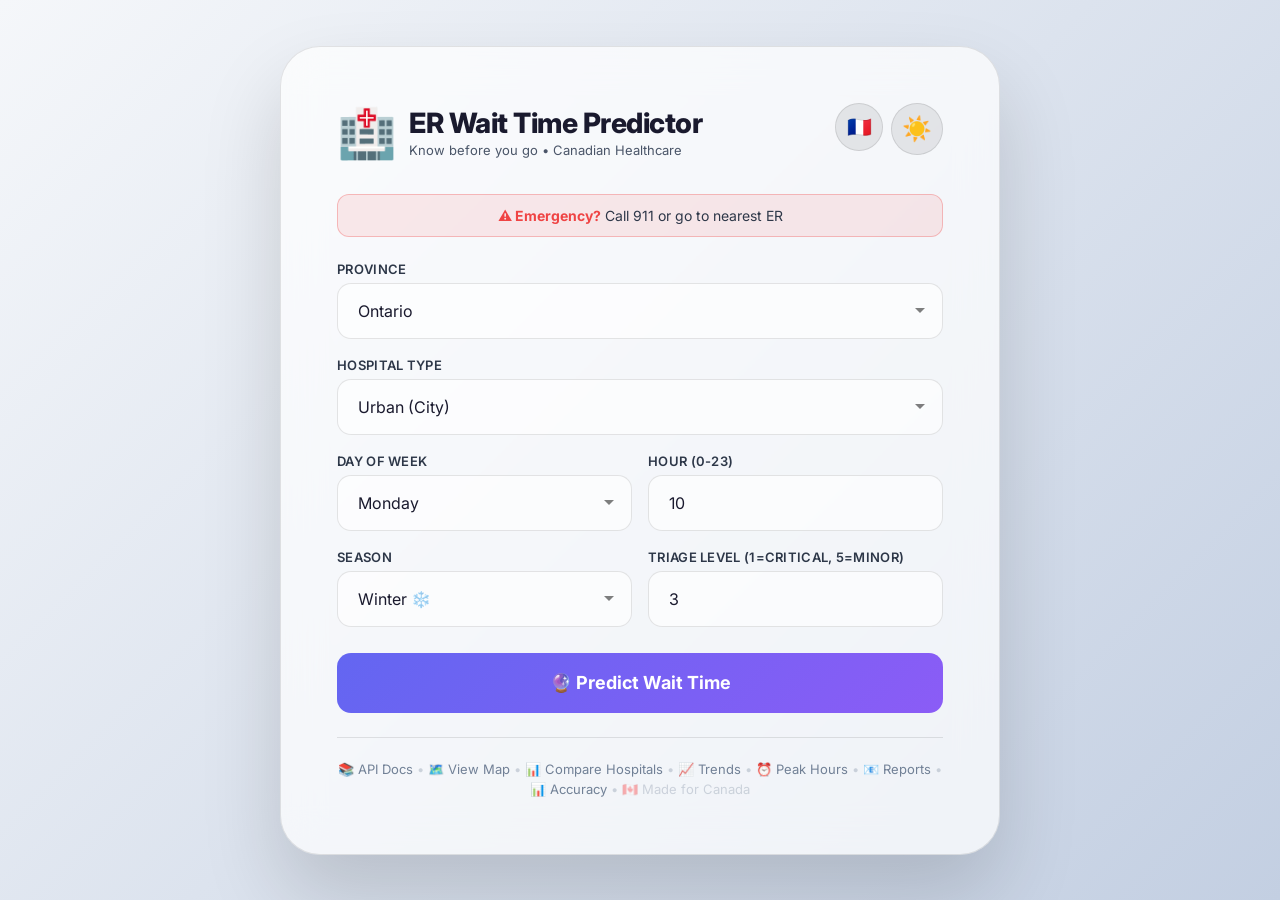
==== templates/index.html @ 7e3d31c5 "Initial commit - CanER: Canadian ER Wait Time Predictor" ====
<!DOCTYPE html>
<html lang="en" data-theme="dark">
<head>
    <meta charset="UTF-8">
    <meta name="viewport" content="width=device-width, initial-scale=1.0">
    <title>ER Wait Time Predictor</title>
    <link href="https://fonts.googleapis.com/css2?family=Inter:wght@300;400;600;700;800&display=swap" rel="stylesheet">
    <link rel="stylesheet" href="/static/style.css">
</head>
<body>
    <div class="container">
        <div class="header">
            <div class="header-top">
                <div class="header-left">
                    <span class="logo">🏥</span>
                    <div>
                        <h1 data-i18n="title">ER Wait Time Predictor</h1>
                        <p class="subtitle" data-i18n="subtitle">Know before you go • Canadian Healthcare</p>
                    </div>
                </div>
                <div style="display:flex; gap:8px;">
                    <button class="lang-toggle" id="langToggle" aria-label="Toggle language">
                        <span class="lang-icon">🇫🇷</span>
                    </button>
                    <button class="theme-toggle" id="themeToggle" aria-label="Toggle theme">
                        <span class="theme-icon">🌙</span>
                    </button>
                </div>
            </div>
        </div>
        
        <div class="emergency-banner">
            <strong data-i18n="emergency">⚠️ Emergency?</strong> <span data-i18n="emergency_call">Call 911 or go to nearest ER</span>
        </div>
        
        <form id="predictForm">
            <div class="form-group">
                <label for="province" data-i18n="province">Province</label>
                <select id="province" name="province" title="Select your province" required>
                    <option value="Ontario">Ontario</option>
                    <option value="BritishColumbia">British Columbia</option>
                    <option value="Quebec">Quebec</option>
                    <option value="Alberta">Alberta</option>
                </select>
            </div>
            
            <div class="form-group">
                <label for="hospital_type" data-i18n="hospital_type">Hospital Type</label>
                <select id="hospital_type" name="hospital_type" title="Select hospital type" required>
                    <option value="Urban" data-i18n="urban">Urban (City)</option>
                    <option value="Rural" data-i18n="rural">Rural</option>
                </select>
            </div>
            
            <div class="row">
                <div class="form-group">
                    <label for="day" data-i18n="day">Day of Week</label>
                    <select id="day" name="day" title="Select day of week" required>
                        <option value="Monday">Monday</option>
                        <option value="Tuesday">Tuesday</option>
                        <option value="Wednesday">Wednesday</option>
                        <option value="Thursday">Thursday</option>
                        <option value="Friday">Friday</option>
                        <option value="Saturday">Saturday</option>
                        <option value="Sunday">Sunday</option>
                    </select>
                </div>
                <div class="form-group">
                    <label for="hour" data-i18n="hour">Hour (0-23)</label>
                    <input type="number" id="hour" name="hour" value="10" min="0" max="23" placeholder="Enter hour (0-23)" title="Enter hour between 0 and 23" required>
                </div>
            </div>
            
            <div class="row">
                <div class="form-group">
                    <label for="season" data-i18n="season">Season</label>
                    <select id="season" name="season" title="Select season" required>
                        <option value="Winter" data-i18n="winter">Winter ❄️</option>
                        <option value="Spring" data-i18n="spring">Spring 🌸</option>
                        <option value="Summer" data-i18n="summer">Summer ☀️</option>
                        <option value="Fall" data-i18n="fall">Fall 🍂</option>
                    </select>
                </div>
                <div class="form-group">
                    <label for="triage" data-i18n="triage">Triage Level (1=Critical, 5=Minor)</label>
                    <input type="number" id="triage" name="triage" value="3" min="1" max="5" placeholder="Enter 1-5" title="Enter triage level between 1 and 5" required>
                </div>
            </div>
            
            <button type="submit" class="btn-predict" id="predictBtn" data-i18n="predict">
                🔮 Predict Wait Time
            </button>
        </form>
        
        <div class="loading" id="loading">
            <div class="spinner"></div>
            <p data-i18n="analyzing">Analyzing ER data...</p>
        </div>
        
        <div class="result" id="result"></div>
        
        <!-- Feedback Section -->
        <div class="feedback-section" id="feedbackSection" style="display:none;">
            <p><strong data-i18n="feedback_title">Was this prediction accurate?</strong></p>
            <div class="feedback-actions">
                <button class="feedback-btn feedback-btn-accurate" data-feedback="accurate" data-i18n="feedback_accurate">
                    ✅ Accurate
                </button>
                <button class="feedback-btn feedback-btn-inaccurate" data-feedback="inaccurate" data-i18n="feedback_inaccurate">
                    ❌ Inaccurate
                </button>
                <span class="feedback-or" data-i18n="feedback_or">or</span>
                <button class="feedback-link" id="detailedFeedbackBtn" data-i18n="feedback_detailed">
                    📝 Provide Detailed Feedback
                </button>
                <a href="/feedback" target="_blank" class="feedback-link feedback-link-accuracy" data-i18n="feedback_view">
                    📊 View Accuracy
                </a>
            </div>
        </div>
        
        <div class="footer">
            <a href="/api/docs" target="_blank" data-i18n="api_docs">📚 API Docs</a>
            <span>•</span>
            <a href="/map" data-i18n="view_map">🗺️ View Map</a>
            <span>•</span>
            <a href="/compare" data-i18n="compare_hospitals">📊 Compare Hospitals</a>
            <span>•</span>
            <a href="/trends" data-i18n="trends">📈 Trends</a>
            <span>•</span>
            <a href="/peak-hours" data-i18n="peak_hours">⏰ Peak Hours</a>
            <span>•</span>
            <a href="/reports" data-i18n="reports">📧 Reports</a>
            <span>•</span>
            <a href="/feedback" data-i18n="accuracy">📊 Accuracy</a>
            <span>•</span>
            <span data-i18n="made_for_canada">🇨🇦 Made for Canada</span>
        </div>
    </div>
    
    <script>
        // ============================================
        // TRANSLATIONS
        // ============================================
        
        const translations = {
            en: {
                title: "ER Wait Time Predictor",
                subtitle: "Know before you go • Canadian Healthcare",
                emergency: "⚠️ Emergency?",
                emergency_call: "Call 911 or go to nearest ER",
                province: "Province",
                hospital_type: "Hospital Type",
                urban: "Urban (City)",
                rural: "Rural",
                day: "Day of Week",
                hour: "Hour (0-23)",
                season: "Season",
                winter: "Winter ❄️",
                spring: "Spring 🌸",
                summer: "Summer ☀️",
                fall: "Fall 🍂",
                triage: "Triage Level (1=Critical, 5=Minor)",
                predict: "🔮 Predict Wait Time",
                analyzing: "Analyzing ER data...",
                fast: "Fast 🟢",
                moderate: "Moderate 🟡",
                long: "Long 🔴",
                recommendation_fast: "Go to this ER now",
                recommendation_moderate: "Consider this ER or check others",
                recommendation_long: "Try a different hospital if possible",
                api_docs: "📚 API Docs",
                view_map: "🗺️ View Map",
                compare_hospitals: "📊 Compare Hospitals",
                trends: "📈 Trends",
                peak_hours: "⏰ Peak Hours",
                reports: "📧 Reports",
                accuracy: "📊 Accuracy",
                made_for_canada: "🇨🇦 Made for Canada",
                feedback_title: "Was this prediction accurate?",
                feedback_accurate: "✅ Accurate",
                feedback_inaccurate: "❌ Inaccurate",
                feedback_or: "or",
                feedback_detailed: "📝 Provide Detailed Feedback",
                feedback_view: "📊 View Accuracy"
            },
            fr: {
                title: "Prédicteur de temps d'attente aux urgences",
                subtitle: "Sachez avant d'y aller • Santé canadienne",
                emergency: "⚠️ Urgence?",
                emergency_call: "Appelez le 911 ou allez aux urgences",
                province: "Province",
                hospital_type: "Type d'hôpital",
                urban: "Urbain (Ville)",
                rural: "Rural",
                day: "Jour de la semaine",
                hour: "Heure (0-23)",
                season: "Saison",
                winter: "Hiver ❄️",
                spring: "Printemps 🌸",
                summer: "Été ☀️",
                fall: "Automne 🍂",
                triage: "Niveau de triage (1=Critique, 5=Mineur)",
                predict: "🔮 Prédire le temps d'attente",
                analyzing: "Analyse des données des urgences...",
                fast: "Rapide 🟢",
                moderate: "Modéré 🟡",
                long: "Long 🔴",
                recommendation_fast: "Allez aux urgences maintenant",
                recommendation_moderate: "Envisagez ces urgences ou vérifiez ailleurs",
                recommendation_long: "Essayez un autre hôpital si possible",
                api_docs: "📚 Documentation API",
                view_map: "🗺️ Voir la carte",
                compare_hospitals: "📊 Comparer les hôpitaux",
                trends: "📈 Tendances",
                peak_hours: "⏰ Heures de pointe",
                reports: "📧 Rapports",
                accuracy: "📊 Précision",
                made_for_canada: "🇨🇦 Fait pour le Canada",
                feedback_title: "Cette prédiction était-elle précise?",
                feedback_accurate: "✅ Précise",
                feedback_inaccurate: "❌ Imprécise",
                feedback_or: "ou",
                feedback_detailed: "📝 Fournir un commentaire détaillé",
                feedback_view: "📊 Voir la précision"
            }
        };
        
        // ============================================
        // LANGUAGE TOGGLE
        // ============================================
        
        let currentLang = localStorage.getItem('lang') || 'en';
        
        function setLanguage(lang) {
            currentLang = lang;
            localStorage.setItem('lang', lang);
            document.documentElement.setAttribute('data-lang', lang);
            document.querySelector('.lang-icon').textContent = lang === 'en' ? '🇫🇷' : '🇬🇧';
            document.querySelector('.lang-toggle').setAttribute('aria-label', lang === 'en' ? 'Passer en français' : 'Switch to English');
            applyTranslations();
        }
        
        function toggleLanguage() {
            setLanguage(currentLang === 'en' ? 'fr' : 'en');
        }
        
        function applyTranslations() {
            const t = translations[currentLang];
            document.querySelectorAll('[data-i18n]').forEach(el => {
                const key = el.getAttribute('data-i18n');
                if (t[key]) el.textContent = t[key];
            });
        }
        
        // ============================================
        // INIT LANGUAGE
        // ============================================
        
        // Add language toggle click handler
        document.getElementById('langToggle').addEventListener('click', toggleLanguage);
        
        // Apply initial language
        setLanguage(currentLang);
        
        // ============================================
        // THEME TOGGLE
        // ============================================
        
        const themeToggle = document.getElementById('themeToggle');
        const themeIcon = document.querySelector('.theme-icon');
        const html = document.documentElement;
        
        function getPreferredTheme() {
            const saved = localStorage.getItem('theme');
            if (saved) return saved;
            if (window.matchMedia('(prefers-color-scheme: light)').matches) {
                return 'light';
            }
            return 'dark';
        }
        
        function setTheme(theme) {
            html.setAttribute('data-theme', theme);
            localStorage.setItem('theme', theme);
            themeIcon.textContent = theme === 'dark' ? '🌙' : '☀️';
        }
        
        function toggleTheme() {
            const current = html.getAttribute('data-theme');
            const next = current === 'dark' ? 'light' : 'dark';
            setTheme(next);
        }
        
        setTheme(getPreferredTheme());
        themeToggle.addEventListener('click', toggleTheme);
        
        window.matchMedia('(prefers-color-scheme: light)').addEventListener('change', (e) => {
            if (!localStorage.getItem('theme')) {
                setTheme(e.matches ? 'light' : 'dark');
            }
        });
        
        // ============================================
        // FORM SUBMISSION
        // ============================================
        
        document.getElementById('predictForm').addEventListener('submit', async (e) => {
            e.preventDefault();
            
            const btn = document.getElementById('predictBtn');
            const loading = document.getElementById('loading');
            const result = document.getElementById('result');
            
            btn.disabled = true;
            loading.classList.add('show');
            result.classList.remove('show');
            
            const data = {
                province: document.getElementById('province').value,
                hospital_type: document.getElementById('hospital_type').value,
                day_of_week: document.getElementById('day').value,
                hour: parseInt(document.getElementById('hour').value),
                season: document.getElementById('season').value,
                triage_level: parseInt(document.getElementById('triage').value)
            };
            
            try {
                const response = await fetch('/api/predict', {
                    method: 'POST',
                    headers: { 'Content-Type': 'application/json' },
                    body: JSON.stringify(data)
                });
                
                const resultData = await response.json();
                
                loading.classList.remove('show');
                btn.disabled = false;
                
                const t = translations[currentLang];
                let categoryText, recommendationText;
                
                if (resultData.wait_time_category.includes('Fast')) {
                    categoryText = t.fast;
                    recommendationText = t.recommendation_fast;
                } else if (resultData.wait_time_category.includes('Moderate')) {
                    categoryText = t.moderate;
                    recommendationText = t.recommendation_moderate;
                } else {
                    categoryText = t.long;
                    recommendationText = t.recommendation_long;
                }
                
                const emoji = resultData.wait_time_category.includes('Fast') ? '🟢' : 
                             resultData.wait_time_category.includes('Moderate') ? '🟡' : '🔴';
                
                result.className = 'result show';
                result.innerHTML = `
                    <div class="result-number">
                        ${resultData.predicted_wait_minutes}
                        <span>minutes</span>
                    </div>
                    <div class="result-category">
                        ${emoji} ${categoryText}
                    </div>
                    <div class="result-recommendation">
                        💡 ${recommendationText}
                    </div>
                    <div class="result-details">
                        <p>🆔 ${resultData.id}</p>
                        <p>🕐 ${resultData.timestamp}</p>
                    </div>
                `;
            } catch (err) {
                loading.classList.remove('show');
                btn.disabled = false;
                result.className = 'result show';
                result.innerHTML = `
                    <div style="color: #ef4444;">
                        ❌ Error: Could not predict. Please try again.
                    </div>
                `;
            }
        });
        
        // ============================================
        // FEEDBACK SYSTEM
        // ============================================
        
        let lastPrediction = null;
        
        function showFeedback(predictionData) {
            const feedbackSection = document.getElementById('feedbackSection');
            feedbackSection.style.display = 'block';
            lastPrediction = predictionData;
        }
        
        document.querySelectorAll('.feedback-btn').forEach(btn => {
            btn.addEventListener('click', async function() {
                const feedback = this.dataset.feedback;
                if (!lastPrediction) return;
                
                document.querySelectorAll('.feedback-btn').forEach(b => b.disabled = true);
                this.style.opacity = '0.7';
                
                try {
                    const response = await fetch('/api/feedback', {
                        method: 'POST',
                        headers: { 'Content-Type': 'application/json' },
                        body: JSON.stringify({
                            prediction_id: lastPrediction.id,
                            predicted_wait: lastPrediction.predicted_wait_minutes,
                            feedback: feedback,
                            actual_wait: feedback === 'accurate' ? lastPrediction.predicted_wait_minutes : null
                        })
                    });
                    
                    const result = await response.json();
                    if (response.ok) {
                        this.textContent = feedback === 'accurate' ? '✅ Thank you!' : '❌ Thanks for feedback!';
                        this.className = 'feedback-btn ' + (feedback === 'accurate' ? 'feedback-btn-thankyou' : 'feedback-btn-thanks-inaccurate');
                    }
                } catch (err) {
                    console.error('Feedback error:', err);
                }
            });
        });
        
        document.getElementById('detailedFeedbackBtn').addEventListener('click', function() {
            if (lastPrediction) {
                window.location.href = `/feedback?prediction_id=${lastPrediction.id}&predicted=${lastPrediction.predicted_wait_minutes}`;
            }
        });
        
        const resultDiv = document.getElementById('result');
        const originalShow = resultDiv.classList.add.bind(resultDiv.classList);
        resultDiv.classList.add = function(className) {
            originalShow(className);
            if (className === 'show') {
                const predData = {
                    id: document.querySelector('.result-details p')?.textContent?.replace('🆔 ', '') || 'unknown',
                    predicted_wait_minutes: parseInt(document.querySelector('.result-number')?.textContent?.trim() || '0')
                };
                if (predData.predicted_wait_minutes > 0) {
                    setTimeout(() => showFeedback(predData), 500);
                }
            }
        };
    </script>
</body>
</html>
---- static/style.css ----
/* ============================================
   CSS VARIABLES (Theme System)
   ============================================ */

:root {
    /* Dark Theme (Default) */
    --bg-primary: linear-gradient(135deg, #0f0c29, #302b63, #24243e);
    --bg-secondary: rgba(255, 255, 255, 0.05);
    --bg-card: rgba(255, 255, 255, 0.05);
    --bg-input: rgba(255, 255, 255, 0.08);
    --bg-input-hover: rgba(255, 255, 255, 0.12);
    --bg-result: rgba(255, 255, 255, 0.08);
    --bg-emergency: rgba(239, 68, 68, 0.15);
    
    --text-primary: #ffffff;
    --text-secondary: rgba(255, 255, 255, 0.8);
    --text-muted: rgba(255, 255, 255, 0.6);
    --text-muted-2: rgba(255, 255, 255, 0.4);
    --text-input: #ffffff;
    
    --border-color: rgba(255, 255, 255, 0.1);
    --border-emergency: rgba(239, 68, 68, 0.3);
    --border-focus: rgba(99, 102, 241, 0.6);
    --border-result: rgba(255, 255, 255, 0.1);
    
    --shadow-color: rgba(0, 0, 0, 0.6);
    --shadow-hover: rgba(99, 102, 241, 0.4);
    
    --gradient-btn: linear-gradient(135deg, #6366f1, #8b5cf6);
    
    --spinner-color: #8b5cf6;
    
    --toggle-bg: rgba(255, 255, 255, 0.1);
    --toggle-hover: rgba(255, 255, 255, 0.2);
}

/* ============================================
   LIGHT THEME
   ============================================ */

[data-theme="light"] {
    --bg-primary: linear-gradient(135deg, #f5f7fa, #c3cfe2);
    --bg-secondary: rgba(255, 255, 255, 0.7);
    --bg-card: rgba(255, 255, 255, 0.7);
    --bg-input: rgba(255, 255, 255, 0.6);
    --bg-input-hover: rgba(255, 255, 255, 0.8);
    --bg-result: rgba(255, 255, 255, 0.7);
    --bg-emergency: rgba(239, 68, 68, 0.1);
    
    --text-primary: #1a1a2e;
    --text-secondary: #2d3748;
    --text-muted: #4a5568;
    --text-muted-2: #718096;
    --text-input: #1a1a2e;
    
    --border-color: rgba(0, 0, 0, 0.1);
    --border-emergency: rgba(239, 68, 68, 0.3);
    --border-focus: rgba(99, 102, 241, 0.6);
    --border-result: rgba(0, 0, 0, 0.1);
    
    --shadow-color: rgba(0, 0, 0, 0.15);
    --shadow-hover: rgba(99, 102, 241, 0.3);
    
    --toggle-bg: rgba(0, 0, 0, 0.08);
    --toggle-hover: rgba(0, 0, 0, 0.15);
}

/* ============================================
   BASE STYLES
   ============================================ */

* {
    margin: 0;
    padding: 0;
    box-sizing: border-box;
}

html {
    scroll-behavior: smooth;
}

body {
    font-family: 'Inter', sans-serif;
    min-height: 100vh;
    background: var(--bg-primary);
    display: flex;
    justify-content: center;
    align-items: center;
    padding: 20px;
    transition: background 0.5s ease;
}

/* ============================================
   CONTAINER
   ============================================ */

.container {
    background: var(--bg-card);
    -webkit-backdrop-filter: blur(20px);
    backdrop-filter: blur(20px);
    border: 1px solid var(--border-color);
    border-radius: 32px;
    padding: 48px;
    max-width: 640px;
    width: 100%;
    box-shadow: 0 40px 80px var(--shadow-color);
    transition: all 0.5s ease;
}

/* ============================================
   HEADER
   ============================================ */

.header {
    margin-bottom: 32px;
}

.header-top {
    display: flex;
    justify-content: space-between;
    align-items: flex-start;
    gap: 16px;
}

.header-left {
    display: flex;
    align-items: center;
    gap: 12px;
}

.logo {
    font-size: 40px;
    display: block;
    flex-shrink: 0;
}

.header h1 {
    color: var(--text-primary);
    font-size: 24px;
    font-weight: 800;
    letter-spacing: -0.5px;
    transition: color 0.3s ease;
}

.subtitle {
    color: var(--text-muted);
    font-size: 13px;
    margin-top: 2px;
    transition: color 0.3s ease;
}

/* ============================================
   THEME TOGGLE
   ============================================ */

.theme-toggle {
    background: var(--toggle-bg);
    border: 1px solid var(--border-color);
    border-radius: 50%;
    width: 48px;
    height: 48px;
    display: flex;
    align-items: center;
    justify-content: center;
    cursor: pointer;
    transition: all 0.3s ease;
    flex-shrink: 0;
    min-height: 48px;
    min-width: 48px;
    font-size: 22px;
}

.theme-toggle:hover {
    background: var(--toggle-hover);
    transform: rotate(15deg);
}

.theme-toggle:active {
    transform: scale(0.92);
}

.theme-icon {
    line-height: 1;
    transition: transform 0.3s ease;
}

/* ============================================
   EMERGENCY BANNER
   ============================================ */

.emergency-banner {
    background: var(--bg-emergency);
    border: 1px solid var(--border-emergency);
    border-radius: 12px;
    padding: 12px 16px;
    margin-bottom: 24px;
    text-align: center;
    color: var(--text-secondary);
    font-size: 14px;
    transition: all 0.3s ease;
}

.emergency-banner strong {
    color: #ef4444;
}

/* ============================================
   FORM
   ============================================ */

.form-group {
    margin-bottom: 18px;
}

label {
    display: block;
    color: var(--text-secondary);
    font-size: 13px;
    font-weight: 600;
    margin-bottom: 6px;
    text-transform: uppercase;
    letter-spacing: 0.3px;
    transition: color 0.3s ease;
}

select, input {
    width: 100%;
    padding: 14px 16px;
    background: var(--bg-input);
    border: 1px solid var(--border-color);
    border-radius: 14px;
    color: var(--text-input);
    font-size: 15px;
    font-family: 'Inter', sans-serif;
    transition: all 0.3s ease;
    -webkit-appearance: none;
    appearance: none;
    min-height: 52px;
}

select {
    background-image: url("data:image/svg+xml,%3Csvg xmlns='http://www.w3.org/2000/svg' width='12' height='12' viewBox='0 0 12 12'%3E%3Cpath fill='rgba(255,255,255,0.5)' d='M6 8L1 3h10z'/%3E%3C/svg%3E");
    background-repeat: no-repeat;
    background-position: right 16px center;
    padding-right: 40px;
    cursor: pointer;
}

[data-theme="light"] select {
    background-image: url("data:image/svg+xml,%3Csvg xmlns='http://www.w3.org/2000/svg' width='12' height='12' viewBox='0 0 12 12'%3E%3Cpath fill='rgba(0,0,0,0.5)' d='M6 8L1 3h10z'/%3E%3C/svg%3E");
}

select option {
    background: var(--bg-card);
    color: var(--text-primary);
}

[data-theme="light"] select option {
    background: #ffffff;
    color: #1a1a2e;
}

input:focus, select:focus {
    outline: none;
    border-color: var(--border-focus);
    background: var(--bg-input-hover);
    box-shadow: 0 0 0 4px rgba(99, 102, 241, 0.1);
    font-size: 16px;
}

select:active, input:active {
    transform: scale(0.99);
}

.row {
    display: grid;
    grid-template-columns: 1fr 1fr;
    gap: 16px;
}

/* ============================================
   BUTTON
   ============================================ */

.btn-predict {
    width: 100%;
    padding: 16px;
    background: var(--gradient-btn);
    border: none;
    border-radius: 14px;
    color: #ffffff;
    font-size: 17px;
    font-weight: 700;
    font-family: 'Inter', sans-serif;
    cursor: pointer;
    transition: all 0.3s ease;
    margin-top: 8px;
    min-height: 56px;
}

@media (hover: hover) {
    .btn-predict:hover {
        transform: translateY(-2px);
        box-shadow: 0 12px 30px var(--shadow-hover);
    }
    
    select:hover, input:hover {
        background: var(--bg-input-hover);
    }
}

.btn-predict:active {
    transform: scale(0.97);
    box-shadow: 0 4px 12px var(--shadow-hover);
}

.btn-predict:disabled {
    opacity: 0.7;
    transform: none !important;
    pointer-events: none;
}

/* ============================================
   LOADING
   ============================================ */

.loading {
    display: none;
    text-align: center;
    padding: 20px;
    margin-top: 12px;
}

.loading.show {
    display: block;
}

.spinner {
    width: 40px;
    height: 40px;
    border: 3px solid rgba(255, 255, 255, 0.1);
    border-top-color: var(--spinner-color);
    border-radius: 50%;
    animation: spin 0.8s linear infinite;
    margin: 0 auto;
}

[data-theme="light"] .spinner {
    border: 3px solid rgba(0, 0, 0, 0.1);
    border-top-color: var(--spinner-color);
}

@keyframes spin {
    to { transform: rotate(360deg); }
}

.loading p {
    color: var(--text-muted);
    margin-top: 12px;
    font-size: 14px;
    transition: color 0.3s ease;
}

/* ============================================
   RESULT
   ============================================ */

.result {
    margin-top: 24px;
    padding: 28px;
    border-radius: 16px;
    display: none;
    animation: slideUp 0.5s ease;
    background: var(--bg-result);
    border: 1px solid var(--border-result);
    transition: all 0.3s ease;
}

.result.show {
    display: block;
}

@keyframes slideUp {
    from { opacity: 0; transform: translateY(20px); }
    to { opacity: 1; transform: translateY(0); }
}

.result-number {
    font-size: 48px;
    font-weight: 800;
    color: var(--text-primary);
    text-align: center;
    transition: color 0.3s ease;
}

.result-number span {
    font-size: 18px;
    font-weight: 400;
    color: var(--text-muted-2);
    transition: color 0.3s ease;
}

.result-category {
    text-align: center;
    font-size: 18px;
    font-weight: 600;
    margin-top: 8px;
    color: var(--text-secondary);
    transition: color 0.3s ease;
}

.result-recommendation {
    text-align: center;
    font-size: 15px;
    margin-top: 12px;
    padding: 12px;
    background: var(--bg-input);
    border-radius: 10px;
    color: var(--text-secondary);
    transition: all 0.3s ease;
}

.result-details {
    margin-top: 16px;
    padding-top: 16px;
    border-top: 1px solid var(--border-color);
    text-align: center;
    color: var(--text-muted-2);
    font-size: 13px;
    transition: all 0.3s ease;
}

.result-details p {
    margin-bottom: 4px;
}

/* ============================================
   FOOTER
   ============================================ */

.footer {
    margin-top: 24px;
    padding-top: 20px;
    border-top: 1px solid var(--border-color);
    text-align: center;
    transition: all 0.3s ease;
}

.footer a {
    color: var(--text-muted-2);
    text-decoration: none;
    font-size: 13px;
    transition: color 0.3s;
}

.footer a:hover {
    color: var(--text-secondary);
}

.footer span {
    color: var(--text-muted-2);
    font-size: 13px;
    opacity: 0.3;
}

/* ============================================
   RESPONSIVE - TABLET
   ============================================ */

@media screen and (min-width: 481px) and (max-width: 768px) {
    .container {
        padding: 32px 24px;
        max-width: 100%;
        margin: 0 16px;
        border-radius: 24px;
    }
    
    .row {
        grid-template-columns: 1fr 1fr;
        gap: 12px;
    }
    
    .header h1 {
        font-size: 22px;
    }
    
    .logo {
        font-size: 36px;
    }
    
    select, input {
        padding: 12px 14px;
        font-size: 14px;
        min-height: 48px;
    }
    
    .btn-predict {
        padding: 14px;
        font-size: 16px;
        min-height: 52px;
    }
    
    .theme-toggle {
        width: 44px;
        height: 44px;
        min-height: 44px;
        min-width: 44px;
        font-size: 20px;
    }
    
    .result-number {
        font-size: 40px;
    }
}

/* ============================================
   RESPONSIVE - MOBILE
   ============================================ */

@media screen and (max-width: 480px) {
    body {
        padding: 0;
        align-items: stretch;
    }
    
    .container {
        padding: 20px 16px;
        max-width: 100%;
        margin: 0;
        border-radius: 0;
        box-shadow: none;
        min-height: 100vh;
        border-left: none;
        border-right: none;
        border-top: none;
        border-bottom: none;
    }
    
    .header-top {
        flex-direction: row;
        align-items: center;
    }
    
    .header-left {
        flex: 1;
        gap: 10px;
    }
    
    .header {
        margin-bottom: 20px;
    }
    
    .header h1 {
        font-size: 20px;
    }
    
    .logo {
        font-size: 32px;
    }
    
    .subtitle {
        font-size: 11px;
    }
    
    .theme-toggle {
        width: 44px;
        height: 44px;
        min-height: 44px;
        min-width: 44px;
        font-size: 18px;
    }
    
    .emergency-banner {
        font-size: 12px;
        padding: 10px 12px;
        border-radius: 10px;
    }
    
    .row {
        grid-template-columns: 1fr;
        gap: 0;
    }
    
    .form-group {
        margin-bottom: 14px;
    }
    
    label {
        font-size: 12px;
        margin-bottom: 4px;
    }
    
    select, input {
        padding: 14px 16px;
        font-size: 16px;
        border-radius: 12px;
        min-height: 48px;
    }
    
    select:focus, input:focus {
        font-size: 16px;
    }
    
    .btn-predict {
        padding: 16px;
        font-size: 16px;
        border-radius: 12px;
        min-height: 52px;
        margin-top: 4px;
    }
    
    .result {
        padding: 20px 16px;
        margin-top: 20px;
    }
    
    .result-number {
        font-size: 36px;
    }
    
    .result-number span {
        font-size: 14px;
    }
    
    .result-category {
        font-size: 16px;
    }
    
    .result-recommendation {
        font-size: 13px;
        padding: 10px;
    }
    
    .result-details {
        font-size: 12px;
    }
    
    .loading p {
        font-size: 13px;
    }
    
    .spinner {
        width: 32px;
        height: 32px;
    }
    
    .footer {
        font-size: 11px;
        padding-top: 16px;
        margin-top: 20px;
    }
    
    .footer a {
        font-size: 12px;
    }
}

/* ============================================
   RESPONSIVE - EXTRA SMALL
   ============================================ */

@media screen and (max-width: 359px) {
    .container {
        padding: 16px 12px;
    }
    
    .header h1 {
        font-size: 17px;
    }
    
    .logo {
        font-size: 28px;
    }
    
    .theme-toggle {
        width: 40px;
        height: 40px;
        min-height: 40px;
        min-width: 40px;
        font-size: 16px;
    }
    
    select, input {
        padding: 12px 14px;
        font-size: 14px;
        min-height: 44px;
    }
    
    .btn-predict {
        padding: 14px;
        font-size: 15px;
        min-height: 48px;
    }
    
    .result-number {
        font-size: 28px;
    }
    
    .result {
        padding: 16px 12px;
    }
}

/* ============================================
   RESPONSIVE - LARGE SCREENS
   ============================================ */

@media screen and (min-width: 1200px) {
    .container {
        max-width: 720px;
        padding: 56px;
        border-radius: 40px;
    }
    
    .header h1 {
        font-size: 28px;
    }
    
    .logo {
        font-size: 48px;
    }
    
    select, input {
        padding: 16px 20px;
        font-size: 16px;
        min-height: 56px;
    }
    
    .btn-predict {
        padding: 18px;
        font-size: 18px;
        min-height: 60px;
    }
    
    .theme-toggle {
        width: 52px;
        height: 52px;
        min-height: 52px;
        min-width: 52px;
        font-size: 24px;
    }
    
    .result-number {
        font-size: 56px;
    }
}

/* ============================================
   RESPONSIVE - LANDSCAPE ORIENTATION
   ============================================ */

@media screen and (max-height: 500px) and (orientation: landscape) {
    .container {
        padding: 16px 20px;
        max-width: 100%;
        border-radius: 0;
        min-height: 100vh;
    }
    
    .header {
        margin-bottom: 12px;
    }
    
    .header h1 {
        font-size: 18px;
    }
    
    .logo {
        font-size: 24px;
    }
    
    .emergency-banner {
        display: none;
    }
    
    .row {
        grid-template-columns: 1fr 1fr 1fr;
        gap: 8px;
    }
    
    .form-group {
        margin-bottom: 8px;
    }
    
    label {
        font-size: 10px;
    }
    
    select, input {
        padding: 8px 10px;
        font-size: 12px;
        min-height: 32px;
    }
    
    .btn-predict {
        padding: 10px;
        font-size: 14px;
        min-height: 40px;
        margin-top: 4px;
    }
    
    .theme-toggle {
        width: 36px;
        height: 36px;
        min-height: 36px;
        min-width: 36px;
        font-size: 16px;
    }
    
    .result {
        padding: 12px;
        margin-top: 8px;
    }
    
    .result-number {
        font-size: 24px;
    }
    
    .footer {
        display: none;
    }
}
/* ============================================
   LANGUAGE TOGGLE
   ============================================ */

.lang-toggle {
    background: var(--toggle-bg);
    border: 1px solid var(--border-color);
    border-radius: 50%;
    width: 48px;
    height: 48px;
    display: flex;
    align-items: center;
    justify-content: center;
    cursor: pointer;
    transition: all 0.3s ease;
    flex-shrink: 0;
    min-height: 48px;
    min-width: 48px;
    font-size: 20px;
}

.lang-toggle:hover {
    background: var(--toggle-hover);
    transform: scale(1.05);
}

.lang-toggle:active {
    transform: scale(0.92);
}

.lang-icon {
    line-height: 1;
    transition: transform 0.3s ease;
}

/* Mobile Responsive */
@media screen and (max-width: 480px) {
    .lang-toggle {
        width: 44px;
        height: 44px;
        min-height: 44px;
        min-width: 44px;
        font-size: 18px;
    }
}
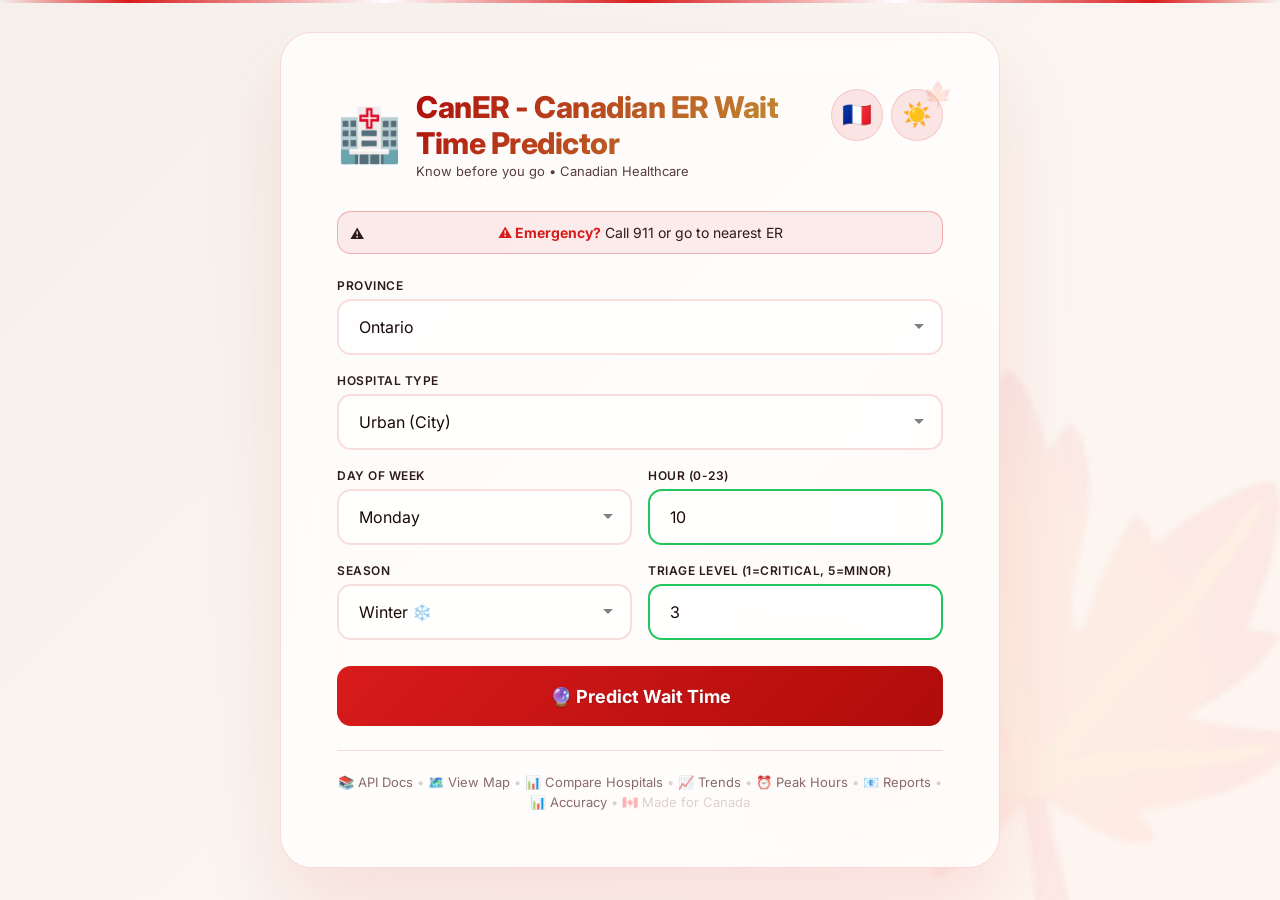
==== commit c1c2efb7: "🎨 Major UI/UX update: Canadian theme, animations, and XGBoost integration ✨ New Features: - Canadian" ====
--- a/templates/index.html
+++ b/templates/index.html
@@ -3,19 +3,21 @@
 <head>
     <meta charset="UTF-8">
     <meta name="viewport" content="width=device-width, initial-scale=1.0">
-    <title>ER Wait Time Predictor</title>
+    <title>CanER - Canadian ER Wait Time Predictor</title>
     <link href="https://fonts.googleapis.com/css2?family=Inter:wght@300;400;600;700;800&display=swap" rel="stylesheet">
     <link rel="stylesheet" href="/static/style.css">
+    <!-- Favicon -->
+    <link rel="icon" href="data:image/svg+xml,<svg xmlns='http://www.w3.org/2000/svg' viewBox='0 0 100 100'><text y='.9em' font-size='90'>🏥</text></svg>">
 </head>
 <body>
-    <div class="container">
+    <div class="container fade-in">
         <div class="header">
             <div class="header-top">
                 <div class="header-left">
                     <span class="logo">🏥</span>
                     <div>
-                        <h1 data-i18n="title">ER Wait Time Predictor</h1>
-                        <p class="subtitle" data-i18n="subtitle">Know before you go • Canadian Healthcare</p>
+                        <h1 data-i18n="title">🇨🇦 CanER</h1>
+                        <p class="subtitle" data-i18n="subtitle">Canadian ER Wait Time Predictor • Proudly Canadian 🇨🇦</p>
                     </div>
                 </div>
                 <div style="display:flex; gap:8px;">
@@ -33,7 +35,7 @@
             <strong data-i18n="emergency">⚠️ Emergency?</strong> <span data-i18n="emergency_call">Call 911 or go to nearest ER</span>
         </div>
         
-        <form id="predictForm">
+        <form id="predictForm" novalidate>
             <div class="form-group">
                 <label for="province" data-i18n="province">Province</label>
                 <select id="province" name="province" title="Select your province" required>
@@ -68,6 +70,7 @@
                 <div class="form-group">
                     <label for="hour" data-i18n="hour">Hour (0-23)</label>
                     <input type="number" id="hour" name="hour" value="10" min="0" max="23" placeholder="Enter hour (0-23)" title="Enter hour between 0 and 23" required>
+                    <span class="validation-error" id="hourError">Please enter a valid hour (0-23)</span>
                 </div>
             </div>
             
@@ -84,20 +87,43 @@
                 <div class="form-group">
                     <label for="triage" data-i18n="triage">Triage Level (1=Critical, 5=Minor)</label>
                     <input type="number" id="triage" name="triage" value="3" min="1" max="5" placeholder="Enter 1-5" title="Enter triage level between 1 and 5" required>
+                    <span class="validation-error" id="triageError">Please enter a valid triage level (1-5)</span>
                 </div>
             </div>
             
-            <button type="submit" class="btn-predict" id="predictBtn" data-i18n="predict">
-                🔮 Predict Wait Time
+            <button type="submit" class="btn-predict" id="predictBtn">
+                <span class="btn-text">🔮 Predict Wait Time</span>
+                <span class="ripple"></span>
             </button>
         </form>
+        
+        <!-- Skeleton Loading -->
+        <div class="skeleton-wrapper" id="skeletonWrapper" style="display:none;">
+            <div class="skeleton-result">
+                <div class="skeleton skeleton-number"></div>
+                <div class="skeleton skeleton-label"></div>
+                <div class="skeleton skeleton-text"></div>
+                <div class="skeleton skeleton-text short"></div>
+            </div>
+        </div>
         
         <div class="loading" id="loading">
             <div class="spinner"></div>
             <p data-i18n="analyzing">Analyzing ER data...</p>
         </div>
         
-        <div class="result" id="result"></div>
+        <div class="result" id="result">
+            <div class="result-number">
+                <span id="resultValue">0</span>
+                <span>minutes</span>
+            </div>
+            <div class="result-category" id="resultCategory"></div>
+            <div class="result-recommendation" id="resultRecommendation"></div>
+            <div class="result-details">
+                <p>🆔 <span id="resultId"></span></p>
+                <p>🕐 <span id="resultTimestamp"></span></p>
+            </div>
+        </div>
         
         <!-- Feedback Section -->
         <div class="feedback-section" id="feedbackSection" style="display:none;">
@@ -138,314 +164,6 @@
         </div>
     </div>
     
-    <script>
-        // ============================================
-        // TRANSLATIONS
-        // ============================================
-        
-        const translations = {
-            en: {
-                title: "ER Wait Time Predictor",
-                subtitle: "Know before you go • Canadian Healthcare",
-                emergency: "⚠️ Emergency?",
-                emergency_call: "Call 911 or go to nearest ER",
-                province: "Province",
-                hospital_type: "Hospital Type",
-                urban: "Urban (City)",
-                rural: "Rural",
-                day: "Day of Week",
-                hour: "Hour (0-23)",
-                season: "Season",
-                winter: "Winter ❄️",
-                spring: "Spring 🌸",
-                summer: "Summer ☀️",
-                fall: "Fall 🍂",
-                triage: "Triage Level (1=Critical, 5=Minor)",
-                predict: "🔮 Predict Wait Time",
-                analyzing: "Analyzing ER data...",
-                fast: "Fast 🟢",
-                moderate: "Moderate 🟡",
-                long: "Long 🔴",
-                recommendation_fast: "Go to this ER now",
-                recommendation_moderate: "Consider this ER or check others",
-                recommendation_long: "Try a different hospital if possible",
-                api_docs: "📚 API Docs",
-                view_map: "🗺️ View Map",
-                compare_hospitals: "📊 Compare Hospitals",
-                trends: "📈 Trends",
-                peak_hours: "⏰ Peak Hours",
-                reports: "📧 Reports",
-                accuracy: "📊 Accuracy",
-                made_for_canada: "🇨🇦 Made for Canada",
-                feedback_title: "Was this prediction accurate?",
-                feedback_accurate: "✅ Accurate",
-                feedback_inaccurate: "❌ Inaccurate",
-                feedback_or: "or",
-                feedback_detailed: "📝 Provide Detailed Feedback",
-                feedback_view: "📊 View Accuracy"
-            },
-            fr: {
-                title: "Prédicteur de temps d'attente aux urgences",
-                subtitle: "Sachez avant d'y aller • Santé canadienne",
-                emergency: "⚠️ Urgence?",
-                emergency_call: "Appelez le 911 ou allez aux urgences",
-                province: "Province",
-                hospital_type: "Type d'hôpital",
-                urban: "Urbain (Ville)",
-                rural: "Rural",
-                day: "Jour de la semaine",
-                hour: "Heure (0-23)",
-                season: "Saison",
-                winter: "Hiver ❄️",
-                spring: "Printemps 🌸",
-                summer: "Été ☀️",
-                fall: "Automne 🍂",
-                triage: "Niveau de triage (1=Critique, 5=Mineur)",
-                predict: "🔮 Prédire le temps d'attente",
-                analyzing: "Analyse des données des urgences...",
-                fast: "Rapide 🟢",
-                moderate: "Modéré 🟡",
-                long: "Long 🔴",
-                recommendation_fast: "Allez aux urgences maintenant",
-                recommendation_moderate: "Envisagez ces urgences ou vérifiez ailleurs",
-                recommendation_long: "Essayez un autre hôpital si possible",
-                api_docs: "📚 Documentation API",
-                view_map: "🗺️ Voir la carte",
-                compare_hospitals: "📊 Comparer les hôpitaux",
-                trends: "📈 Tendances",
-                peak_hours: "⏰ Heures de pointe",
-                reports: "📧 Rapports",
-                accuracy: "📊 Précision",
-                made_for_canada: "🇨🇦 Fait pour le Canada",
-                feedback_title: "Cette prédiction était-elle précise?",
-                feedback_accurate: "✅ Précise",
-                feedback_inaccurate: "❌ Imprécise",
-                feedback_or: "ou",
-                feedback_detailed: "📝 Fournir un commentaire détaillé",
-                feedback_view: "📊 Voir la précision"
-            }
-        };
-        
-        // ============================================
-        // LANGUAGE TOGGLE
-        // ============================================
-        
-        let currentLang = localStorage.getItem('lang') || 'en';
-        
-        function setLanguage(lang) {
-            currentLang = lang;
-            localStorage.setItem('lang', lang);
-            document.documentElement.setAttribute('data-lang', lang);
-            document.querySelector('.lang-icon').textContent = lang === 'en' ? '🇫🇷' : '🇬🇧';
-            document.querySelector('.lang-toggle').setAttribute('aria-label', lang === 'en' ? 'Passer en français' : 'Switch to English');
-            applyTranslations();
-        }
-        
-        function toggleLanguage() {
-            setLanguage(currentLang === 'en' ? 'fr' : 'en');
-        }
-        
-        function applyTranslations() {
-            const t = translations[currentLang];
-            document.querySelectorAll('[data-i18n]').forEach(el => {
-                const key = el.getAttribute('data-i18n');
-                if (t[key]) el.textContent = t[key];
-            });
-        }
-        
-        // ============================================
-        // INIT LANGUAGE
-        // ============================================
-        
-        // Add language toggle click handler
-        document.getElementById('langToggle').addEventListener('click', toggleLanguage);
-        
-        // Apply initial language
-        setLanguage(currentLang);
-        
-        // ============================================
-        // THEME TOGGLE
-        // ============================================
-        
-        const themeToggle = document.getElementById('themeToggle');
-        const themeIcon = document.querySelector('.theme-icon');
-        const html = document.documentElement;
-        
-        function getPreferredTheme() {
-            const saved = localStorage.getItem('theme');
-            if (saved) return saved;
-            if (window.matchMedia('(prefers-color-scheme: light)').matches) {
-                return 'light';
-            }
-            return 'dark';
-        }
-        
-        function setTheme(theme) {
-            html.setAttribute('data-theme', theme);
-            localStorage.setItem('theme', theme);
-            themeIcon.textContent = theme === 'dark' ? '🌙' : '☀️';
-        }
-        
-        function toggleTheme() {
-            const current = html.getAttribute('data-theme');
-            const next = current === 'dark' ? 'light' : 'dark';
-            setTheme(next);
-        }
-        
-        setTheme(getPreferredTheme());
-        themeToggle.addEventListener('click', toggleTheme);
-        
-        window.matchMedia('(prefers-color-scheme: light)').addEventListener('change', (e) => {
-            if (!localStorage.getItem('theme')) {
-                setTheme(e.matches ? 'light' : 'dark');
-            }
-        });
-        
-        // ============================================
-        // FORM SUBMISSION
-        // ============================================
-        
-        document.getElementById('predictForm').addEventListener('submit', async (e) => {
-            e.preventDefault();
-            
-            const btn = document.getElementById('predictBtn');
-            const loading = document.getElementById('loading');
-            const result = document.getElementById('result');
-            
-            btn.disabled = true;
-            loading.classList.add('show');
-            result.classList.remove('show');
-            
-            const data = {
-                province: document.getElementById('province').value,
-                hospital_type: document.getElementById('hospital_type').value,
-                day_of_week: document.getElementById('day').value,
-                hour: parseInt(document.getElementById('hour').value),
-                season: document.getElementById('season').value,
-                triage_level: parseInt(document.getElementById('triage').value)
-            };
-            
-            try {
-                const response = await fetch('/api/predict', {
-                    method: 'POST',
-                    headers: { 'Content-Type': 'application/json' },
-                    body: JSON.stringify(data)
-                });
-                
-                const resultData = await response.json();
-                
-                loading.classList.remove('show');
-                btn.disabled = false;
-                
-                const t = translations[currentLang];
-                let categoryText, recommendationText;
-                
-                if (resultData.wait_time_category.includes('Fast')) {
-                    categoryText = t.fast;
-                    recommendationText = t.recommendation_fast;
-                } else if (resultData.wait_time_category.includes('Moderate')) {
-                    categoryText = t.moderate;
-                    recommendationText = t.recommendation_moderate;
-                } else {
-                    categoryText = t.long;
-                    recommendationText = t.recommendation_long;
-                }
-                
-                const emoji = resultData.wait_time_category.includes('Fast') ? '🟢' : 
-                             resultData.wait_time_category.includes('Moderate') ? '🟡' : '🔴';
-                
-                result.className = 'result show';
-                result.innerHTML = `
-                    <div class="result-number">
-                        ${resultData.predicted_wait_minutes}
-                        <span>minutes</span>
-                    </div>
-                    <div class="result-category">
-                        ${emoji} ${categoryText}
-                    </div>
-                    <div class="result-recommendation">
-                        💡 ${recommendationText}
-                    </div>
-                    <div class="result-details">
-                        <p>🆔 ${resultData.id}</p>
-                        <p>🕐 ${resultData.timestamp}</p>
-                    </div>
-                `;
-            } catch (err) {
-                loading.classList.remove('show');
-                btn.disabled = false;
-                result.className = 'result show';
-                result.innerHTML = `
-                    <div style="color: #ef4444;">
-                        ❌ Error: Could not predict. Please try again.
-                    </div>
-                `;
-            }
-        });
-        
-        // ============================================
-        // FEEDBACK SYSTEM
-        // ============================================
-        
-        let lastPrediction = null;
-        
-        function showFeedback(predictionData) {
-            const feedbackSection = document.getElementById('feedbackSection');
-            feedbackSection.style.display = 'block';
-            lastPrediction = predictionData;
-        }
-        
-        document.querySelectorAll('.feedback-btn').forEach(btn => {
-            btn.addEventListener('click', async function() {
-                const feedback = this.dataset.feedback;
-                if (!lastPrediction) return;
-                
-                document.querySelectorAll('.feedback-btn').forEach(b => b.disabled = true);
-                this.style.opacity = '0.7';
-                
-                try {
-                    const response = await fetch('/api/feedback', {
-                        method: 'POST',
-                        headers: { 'Content-Type': 'application/json' },
-                        body: JSON.stringify({
-                            prediction_id: lastPrediction.id,
-                            predicted_wait: lastPrediction.predicted_wait_minutes,
-                            feedback: feedback,
-                            actual_wait: feedback === 'accurate' ? lastPrediction.predicted_wait_minutes : null
-                        })
-                    });
-                    
-                    const result = await response.json();
-                    if (response.ok) {
-                        this.textContent = feedback === 'accurate' ? '✅ Thank you!' : '❌ Thanks for feedback!';
-                        this.className = 'feedback-btn ' + (feedback === 'accurate' ? 'feedback-btn-thankyou' : 'feedback-btn-thanks-inaccurate');
-                    }
-                } catch (err) {
-                    console.error('Feedback error:', err);
-                }
-            });
-        });
-        
-        document.getElementById('detailedFeedbackBtn').addEventListener('click', function() {
-            if (lastPrediction) {
-                window.location.href = `/feedback?prediction_id=${lastPrediction.id}&predicted=${lastPrediction.predicted_wait_minutes}`;
-            }
-        });
-        
-        const resultDiv = document.getElementById('result');
-        const originalShow = resultDiv.classList.add.bind(resultDiv.classList);
-        resultDiv.classList.add = function(className) {
-            originalShow(className);
-            if (className === 'show') {
-                const predData = {
-                    id: document.querySelector('.result-details p')?.textContent?.replace('🆔 ', '') || 'unknown',
-                    predicted_wait_minutes: parseInt(document.querySelector('.result-number')?.textContent?.trim() || '0')
-                };
-                if (predData.predicted_wait_minutes > 0) {
-                    setTimeout(() => showFeedback(predData), 500);
-                }
-            }
-        };
-    </script>
+    <script src="/static/script.js"></script>
 </body>
 </html>
--- a/static/style.css
+++ b/static/style.css
@@ -1,68 +1,87 @@
 /* ============================================
-   CSS VARIABLES (Theme System)
+   CANADIAN THEME CSS VARIABLES
    ============================================ */
 
 :root {
-    /* Dark Theme (Default) */
-    --bg-primary: linear-gradient(135deg, #0f0c29, #302b63, #24243e);
-    --bg-secondary: rgba(255, 255, 255, 0.05);
+    /* Dark Theme - Canadian Night */
+    --bg-primary: linear-gradient(135deg, #0a0a1a, #1a0a0a, #2d0a0a);
+    --bg-secondary: rgba(255, 255, 255, 0.04);
     --bg-card: rgba(255, 255, 255, 0.05);
-    --bg-input: rgba(255, 255, 255, 0.08);
+    --bg-input: rgba(255, 255, 255, 0.06);
     --bg-input-hover: rgba(255, 255, 255, 0.12);
-    --bg-result: rgba(255, 255, 255, 0.08);
-    --bg-emergency: rgba(239, 68, 68, 0.15);
+    --bg-result: rgba(255, 255, 255, 0.06);
+    --bg-emergency: rgba(216, 27, 27, 0.2);
+    --bg-skeleton: rgba(255, 255, 255, 0.05);
+    --bg-skeleton-shine: rgba(255, 255, 255, 0.1);
     
     --text-primary: #ffffff;
-    --text-secondary: rgba(255, 255, 255, 0.8);
+    --text-secondary: rgba(255, 255, 255, 0.85);
     --text-muted: rgba(255, 255, 255, 0.6);
     --text-muted-2: rgba(255, 255, 255, 0.4);
     --text-input: #ffffff;
     
-    --border-color: rgba(255, 255, 255, 0.1);
-    --border-emergency: rgba(239, 68, 68, 0.3);
-    --border-focus: rgba(99, 102, 241, 0.6);
-    --border-result: rgba(255, 255, 255, 0.1);
-    
-    --shadow-color: rgba(0, 0, 0, 0.6);
-    --shadow-hover: rgba(99, 102, 241, 0.4);
-    
-    --gradient-btn: linear-gradient(135deg, #6366f1, #8b5cf6);
-    
-    --spinner-color: #8b5cf6;
-    
-    --toggle-bg: rgba(255, 255, 255, 0.1);
-    --toggle-hover: rgba(255, 255, 255, 0.2);
-}
-
-/* ============================================
-   LIGHT THEME
+    --border-color: rgba(216, 27, 27, 0.2);
+    --border-emergency: rgba(216, 27, 27, 0.4);
+    --border-focus: rgba(216, 27, 27, 0.6);
+    --border-result: rgba(255, 255, 255, 0.08);
+    
+    --shadow-color: rgba(0, 0, 0, 0.5);
+    --shadow-hover: rgba(216, 27, 27, 0.3);
+    
+    --gradient-btn: linear-gradient(135deg, #d81b1b, #b00b0b);
+    --gradient-btn-hover: linear-gradient(135deg, #e82828, #c81818);
+    --gradient-header: linear-gradient(135deg, rgba(216,27,27,0.15), rgba(216,27,27,0.05));
+    
+    --spinner-color: #d81b1b;
+    
+    --toggle-bg: rgba(216, 27, 27, 0.15);
+    --toggle-hover: rgba(216, 27, 27, 0.25);
+    
+    --canada-red: #d81b1b;
+    --canada-red-dark: #b00b0b;
+    --canada-red-light: #ef4444;
+    --canada-white: #ffffff;
+    --canada-cream: #f5f0eb;
+    --canada-gold: #c5a03a;
+    
+    --transition-speed: 0.4s;
+    --border-radius-sm: 8px;
+    --border-radius-md: 14px;
+    --border-radius-lg: 24px;
+    --border-radius-xl: 32px;
+}
+
+/* ============================================
+   LIGHT THEME - Canadian Day
    ============================================ */
 
 [data-theme="light"] {
-    --bg-primary: linear-gradient(135deg, #f5f7fa, #c3cfe2);
-    --bg-secondary: rgba(255, 255, 255, 0.7);
-    --bg-card: rgba(255, 255, 255, 0.7);
-    --bg-input: rgba(255, 255, 255, 0.6);
-    --bg-input-hover: rgba(255, 255, 255, 0.8);
-    --bg-result: rgba(255, 255, 255, 0.7);
-    --bg-emergency: rgba(239, 68, 68, 0.1);
-    
-    --text-primary: #1a1a2e;
-    --text-secondary: #2d3748;
-    --text-muted: #4a5568;
-    --text-muted-2: #718096;
-    --text-input: #1a1a2e;
-    
-    --border-color: rgba(0, 0, 0, 0.1);
-    --border-emergency: rgba(239, 68, 68, 0.3);
-    --border-focus: rgba(99, 102, 241, 0.6);
-    --border-result: rgba(0, 0, 0, 0.1);
-    
-    --shadow-color: rgba(0, 0, 0, 0.15);
-    --shadow-hover: rgba(99, 102, 241, 0.3);
-    
-    --toggle-bg: rgba(0, 0, 0, 0.08);
-    --toggle-hover: rgba(0, 0, 0, 0.15);
+    --bg-primary: linear-gradient(135deg, #f5f0eb, #faf5f0, #fff5f0);
+    --bg-secondary: rgba(255, 255, 255, 0.8);
+    --bg-card: rgba(255, 255, 255, 0.75);
+    --bg-input: rgba(255, 255, 255, 0.7);
+    --bg-input-hover: rgba(255, 255, 255, 0.9);
+    --bg-result: rgba(255, 255, 255, 0.75);
+    --bg-emergency: rgba(216, 27, 27, 0.08);
+    --bg-skeleton: rgba(0, 0, 0, 0.05);
+    --bg-skeleton-shine: rgba(0, 0, 0, 0.08);
+    
+    --text-primary: #1a0a0a;
+    --text-secondary: #2d1a1a;
+    --text-muted: #5a3d3d;
+    --text-muted-2: #8a6a6a;
+    --text-input: #1a0a0a;
+    
+    --border-color: rgba(216, 27, 27, 0.15);
+    --border-emergency: rgba(216, 27, 27, 0.3);
+    --border-focus: rgba(216, 27, 27, 0.5);
+    --border-result: rgba(0, 0, 0, 0.08);
+    
+    --shadow-color: rgba(216, 27, 27, 0.1);
+    --shadow-hover: rgba(216, 27, 27, 0.2);
+    
+    --toggle-bg: rgba(216, 27, 27, 0.1);
+    --toggle-hover: rgba(216, 27, 27, 0.2);
 }
 
 /* ============================================
@@ -87,24 +106,118 @@
     justify-content: center;
     align-items: center;
     padding: 20px;
-    transition: background 0.5s ease;
-}
-
-/* ============================================
-   CONTAINER
+    transition: background 0.8s ease;
+    position: relative;
+    overflow-x: hidden;
+}
+
+/* ============================================
+   CANADIAN FLAG ANIMATED BACKGROUND
+   ============================================ */
+
+body::before {
+    content: '🍁';
+    position: fixed;
+    font-size: 600px;
+    opacity: 0.03;
+    bottom: -100px;
+    right: -100px;
+    transform: rotate(-10deg);
+    pointer-events: none;
+    z-index: 0;
+    animation: floatLeaf 20s ease-in-out infinite;
+}
+
+[data-theme="light"] body::before {
+    opacity: 0.05;
+}
+
+@keyframes floatLeaf {
+    0%, 100% { transform: rotate(-10deg) scale(1) translate(0, 0); }
+    50% { transform: rotate(-5deg) scale(1.05) translate(-20px, -30px); }
+}
+
+/* ============================================
+   CANADIAN FLAG ACCENT STRIPES
+   ============================================ */
+
+body::after {
+    content: '';
+    position: fixed;
+    top: 0;
+    left: 0;
+    right: 0;
+    height: 3px;
+    background: linear-gradient(90deg, 
+        transparent 0%, 
+        var(--canada-red) 10%,
+        var(--canada-white) 30%,
+        var(--canada-red) 50%,
+        var(--canada-white) 70%,
+        var(--canada-red) 90%,
+        transparent 100%
+    );
+    z-index: 1000;
+    opacity: 0.6;
+    animation: stripePulse 4s ease-in-out infinite;
+}
+
+[data-theme="light"] body::after {
+    opacity: 1;
+}
+
+@keyframes stripePulse {
+    0%, 100% { opacity: 0.6; }
+    50% { opacity: 1; }
+}
+
+/* ============================================
+   FADE-IN ANIMATION
+   ============================================ */
+
+.fade-in {
+    animation: fadeIn 0.8s cubic-bezier(0.16, 1, 0.3, 1) forwards;
+}
+
+@keyframes fadeIn {
+    from {
+        opacity: 0;
+        transform: translateY(30px) scale(0.98);
+    }
+    to {
+        opacity: 1;
+        transform: translateY(0) scale(1);
+    }
+}
+
+/* ============================================
+   CONTAINER - Glassmorphism
    ============================================ */
 
 .container {
     background: var(--bg-card);
-    -webkit-backdrop-filter: blur(20px);
-    backdrop-filter: blur(20px);
+    -webkit-backdrop-filter: blur(24px);
+    backdrop-filter: blur(24px);
     border: 1px solid var(--border-color);
-    border-radius: 32px;
+    border-radius: var(--border-radius-xl);
     padding: 48px;
     max-width: 640px;
     width: 100%;
     box-shadow: 0 40px 80px var(--shadow-color);
-    transition: all 0.5s ease;
+    transition: all 0.6s cubic-bezier(0.16, 1, 0.3, 1);
+    position: relative;
+    z-index: 1;
+    animation: containerFloat 6s ease-in-out infinite;
+}
+
+@keyframes containerFloat {
+    0%, 100% { transform: translateY(0); }
+    50% { transform: translateY(-4px); }
+}
+
+.container:hover {
+    box-shadow: 0 50px 100px var(--shadow-color);
+    transform: translateY(-2px);
 }
 
 /* ============================================
@@ -113,6 +226,23 @@
 
 .header {
     margin-bottom: 32px;
+    position: relative;
+}
+
+.header::after {
+    content: '🍁';
+    position: absolute;
+    right: -10px;
+    top: -10px;
+    font-size: 24px;
+    opacity: 0.15;
+    animation: leafSpin 10s linear infinite;
+}
+
+@keyframes leafSpin {
+    0% { transform: rotate(0deg) scale(1); }
+    50% { transform: rotate(180deg) scale(1.2); }
+    100% { transform: rotate(360deg) scale(1); }
 }
 
 .header-top {
@@ -125,21 +255,38 @@
 .header-left {
     display: flex;
     align-items: center;
-    gap: 12px;
+    gap: 14px;
 }
 
 .logo {
-    font-size: 40px;
+    font-size: 44px;
     display: block;
     flex-shrink: 0;
+    animation: logoPulse 3s ease-in-out infinite;
+}
+
+@keyframes logoPulse {
+    0%, 100% { transform: scale(1); }
+    50% { transform: scale(1.05); }
 }
 
 .header h1 {
     color: var(--text-primary);
-    font-size: 24px;
+    font-size: 26px;
     font-weight: 800;
     letter-spacing: -0.5px;
     transition: color 0.3s ease;
+    background: linear-gradient(135deg, var(--canada-red), var(--canada-gold));
+    -webkit-background-clip: text;
+    -webkit-text-fill-color: transparent;
+    background-clip: text;
+}
+
+[data-theme="light"] .header h1 {
+    background: linear-gradient(135deg, var(--canada-red-dark), var(--canada-gold));
+    -webkit-background-clip: text;
+    -webkit-text-fill-color: transparent;
+    background-clip: text;
 }
 
 .subtitle {
@@ -150,10 +297,11 @@
 }
 
 /* ============================================
-   THEME TOGGLE
-   ============================================ */
-
-.theme-toggle {
+   THEME & LANGUAGE TOGGLES
+   ============================================ */
+
+.theme-toggle,
+.lang-toggle {
     background: var(--toggle-bg);
     border: 1px solid var(--border-color);
     border-radius: 50%;
@@ -163,25 +311,55 @@
     align-items: center;
     justify-content: center;
     cursor: pointer;
-    transition: all 0.3s ease;
+    transition: all 0.4s cubic-bezier(0.16, 1, 0.3, 1);
     flex-shrink: 0;
     min-height: 48px;
     min-width: 48px;
-    font-size: 22px;
-}
-
-.theme-toggle:hover {
+    font-size: 20px;
+    position: relative;
+    overflow: hidden;
+}
+
+.theme-toggle::before,
+.lang-toggle::before {
+    content: '';
+    position: absolute;
+    inset: 0;
+    border-radius: 50%;
+    background: var(--canada-red);
+    opacity: 0;
+    transform: scale(0);
+    transition: all 0.4s cubic-bezier(0.16, 1, 0.3, 1);
+}
+
+.theme-toggle:hover::before,
+.lang-toggle:hover::before {
+    opacity: 0.1;
+    transform: scale(1);
+}
+
+.theme-toggle:hover,
+.lang-toggle:hover {
     background: var(--toggle-hover);
-    transform: rotate(15deg);
-}
-
-.theme-toggle:active {
+    transform: scale(1.08) rotate(8deg);
+}
+
+.theme-toggle:active,
+.lang-toggle:active {
     transform: scale(0.92);
 }
 
-.theme-icon {
+.theme-icon,
+.lang-icon {
     line-height: 1;
-    transition: transform 0.3s ease;
+    transition: transform 0.4s cubic-bezier(0.16, 1, 0.3, 1);
+    position: relative;
+    z-index: 1;
+}
+
+.theme-toggle:hover .theme-icon,
+.lang-toggle:hover .lang-icon {
+    transform: rotate(20deg) scale(1.1);
 }
 
 /* ============================================
@@ -191,17 +369,33 @@
 .emergency-banner {
     background: var(--bg-emergency);
     border: 1px solid var(--border-emergency);
-    border-radius: 12px;
+    border-radius: var(--border-radius-md);
     padding: 12px 16px;
     margin-bottom: 24px;
     text-align: center;
     color: var(--text-secondary);
     font-size: 14px;
     transition: all 0.3s ease;
+    position: relative;
+    overflow: hidden;
+}
+
+.emergency-banner::before {
+    content: '⚠️';
+    position: absolute;
+    left: 12px;
+    top: 50%;
+    transform: translateY(-50%);
+    animation: emergencyPulse 1.5s ease-in-out infinite;
+}
+
+@keyframes emergencyPulse {
+    0%, 100% { transform: translateY(-50%) scale(1); }
+    50% { transform: translateY(-50%) scale(1.2); }
 }
 
 .emergency-banner strong {
-    color: #ef4444;
+    color: var(--canada-red);
 }
 
 /* ============================================
@@ -210,36 +404,38 @@
 
 .form-group {
     margin-bottom: 18px;
+    position: relative;
 }
 
 label {
     display: block;
     color: var(--text-secondary);
-    font-size: 13px;
+    font-size: 12px;
     font-weight: 600;
     margin-bottom: 6px;
     text-transform: uppercase;
-    letter-spacing: 0.3px;
+    letter-spacing: 0.5px;
     transition: color 0.3s ease;
 }
 
-select, input {
+select,
+input {
     width: 100%;
     padding: 14px 16px;
     background: var(--bg-input);
-    border: 1px solid var(--border-color);
-    border-radius: 14px;
+    border: 2px solid var(--border-color);
+    border-radius: var(--border-radius-md);
     color: var(--text-input);
     font-size: 15px;
     font-family: 'Inter', sans-serif;
-    transition: all 0.3s ease;
+    transition: all 0.4s cubic-bezier(0.16, 1, 0.3, 1);
     -webkit-appearance: none;
     appearance: none;
     min-height: 52px;
 }
 
 select {
-    background-image: url("data:image/svg+xml,%3Csvg xmlns='http://www.w3.org/2000/svg' width='12' height='12' viewBox='0 0 12 12'%3E%3Cpath fill='rgba(255,255,255,0.5)' d='M6 8L1 3h10z'/%3E%3C/svg%3E");
+    background-image: url("data:image/svg+xml,%3Csvg xmlns='http://www.w3.org/2000/svg' width='12' height='12' viewBox='0 0 12 12'%3E%3Cpath fill='rgba(255,255,255,0.6)' d='M6 8L1 3h10z'/%3E%3C/svg%3E");
     background-repeat: no-repeat;
     background-position: right 16px center;
     padding-right: 40px;
@@ -251,25 +447,89 @@
 }
 
 select option {
-    background: var(--bg-card);
-    color: var(--text-primary);
+    background: #1a0a0a !important;
+    color: #ffffff !important;
 }
 
 [data-theme="light"] select option {
-    background: #ffffff;
-    color: #1a1a2e;
-}
-
-input:focus, select:focus {
+    background: #ffffff !important;
+    color: #1a0a0a !important;
+}
+
+select:hover,
+input:hover {
+    border-color: var(--canada-red);
+    transform: translateY(-1px);
+}
+
+select:focus,
+input:focus {
     outline: none;
-    border-color: var(--border-focus);
+    border-color: var(--canada-red);
     background: var(--bg-input-hover);
-    box-shadow: 0 0 0 4px rgba(99, 102, 241, 0.1);
-    font-size: 16px;
-}
-
-select:active, input:active {
-    transform: scale(0.99);
+    box-shadow: 0 0 0 6px rgba(216, 27, 27, 0.1);
+    transform: translateY(-2px);
+}
+
+/* ============================================
+   DROPDOWN FIX
+   ============================================ */
+
+select:-webkit-autofill,
+select:-webkit-autofill:hover,
+select:-webkit-autofill:focus,
+select:-webkit-autofill:active {
+    -webkit-box-shadow: 0 0 0 30px #1a0a0a inset !important;
+    -webkit-text-fill-color: #ffffff !important;
+}
+
+[data-theme="light"] select:-webkit-autofill,
+[data-theme="light"] select:-webkit-autofill:hover,
+[data-theme="light"] select:-webkit-autofill:focus,
+[data-theme="light"] select:-webkit-autofill:active {
+    -webkit-box-shadow: 0 0 0 30px #ffffff inset !important;
+    -webkit-text-fill-color: #1a0a0a !important;
+}
+
+/* ============================================
+   SMART INPUT VALIDATION
+   ============================================ */
+
+input:invalid {
+    border-color: #ef4444;
+}
+
+input:invalid:focus {
+    box-shadow: 0 0 0 6px rgba(239, 68, 68, 0.1);
+}
+
+input:valid {
+    border-color: #22c55e;
+}
+
+input:valid:focus {
+    box-shadow: 0 0 0 6px rgba(34, 197, 94, 0.1);
+}
+
+.validation-error {
+    display: none;
+    color: #ef4444;
+    font-size: 12px;
+    margin-top: 4px;
+    font-weight: 500;
+    animation: shake 0.4s ease;
+}
+
+.validation-error.show {
+    display: block;
+}
+
+@keyframes shake {
+    0%, 100% { transform: translateX(0); }
+    20% { transform: translateX(-10px); }
+    40% { transform: translateX(10px); }
+    60% { transform: translateX(-6px); }
+    80% { transform: translateX(6px); }
 }
 
 .row {
@@ -279,7 +539,7 @@
 }
 
 /* ============================================
-   BUTTON
+   BUTTON WITH RIPPLE & GLOW
    ============================================ */
 
 .btn-predict {
@@ -287,37 +547,146 @@
     padding: 16px;
     background: var(--gradient-btn);
     border: none;
-    border-radius: 14px;
+    border-radius: var(--border-radius-md);
     color: #ffffff;
     font-size: 17px;
     font-weight: 700;
     font-family: 'Inter', sans-serif;
     cursor: pointer;
-    transition: all 0.3s ease;
+    transition: all 0.4s cubic-bezier(0.16, 1, 0.3, 1);
     margin-top: 8px;
     min-height: 56px;
-}
-
-@media (hover: hover) {
-    .btn-predict:hover {
-        transform: translateY(-2px);
-        box-shadow: 0 12px 30px var(--shadow-hover);
-    }
-    
-    select:hover, input:hover {
-        background: var(--bg-input-hover);
-    }
+    position: relative;
+    overflow: hidden;
+    text-shadow: 0 1px 2px rgba(0,0,0,0.2);
+}
+
+.btn-predict .btn-text {
+    position: relative;
+    z-index: 2;
+}
+
+.btn-predict .ripple {
+    position: absolute;
+    border-radius: 50%;
+    background: rgba(255, 255, 255, 0.4);
+    transform: scale(0);
+    animation: rippleAnim 0.8s cubic-bezier(0.16, 1, 0.3, 1) forwards;
+    pointer-events: none;
+    z-index: 1;
+}
+
+@keyframes rippleAnim {
+    to {
+        transform: scale(4);
+        opacity: 0;
+    }
+}
+
+.btn-predict::before {
+    content: '';
+    position: absolute;
+    inset: -2px;
+    border-radius: var(--border-radius-md);
+    background: linear-gradient(135deg, var(--canada-red), var(--canada-gold), var(--canada-red));
+    background-size: 300% 300%;
+    opacity: 0;
+    transition: opacity 0.4s ease;
+    z-index: 0;
+    animation: gradientMove 3s ease-in-out infinite;
+}
+
+@keyframes gradientMove {
+    0%, 100% { background-position: 0% 50%; }
+    50% { background-position: 100% 50%; }
+}
+
+.btn-predict:hover::before {
+    opacity: 1;
+}
+
+.btn-predict:hover {
+    transform: translateY(-3px);
+    box-shadow: 0 16px 40px rgba(216, 27, 27, 0.4);
 }
 
 .btn-predict:active {
-    transform: scale(0.97);
-    box-shadow: 0 4px 12px var(--shadow-hover);
+    transform: scale(0.97) translateY(0);
 }
 
 .btn-predict:disabled {
-    opacity: 0.7;
+    opacity: 0.6;
     transform: none !important;
-    pointer-events: none;
+    cursor: not-allowed;
+    box-shadow: none !important;
+}
+
+/* ============================================
+   SKELETON LOADING
+   ============================================ */
+
+.skeleton-wrapper {
+    margin-top: 24px;
+}
+
+.skeleton-result {
+    background: var(--bg-card);
+    border: 1px solid var(--border-color);
+    border-radius: var(--border-radius-md);
+    padding: 28px;
+}
+
+.skeleton {
+    background: var(--bg-skeleton);
+    border-radius: var(--border-radius-sm);
+    position: relative;
+    overflow: hidden;
+    margin-bottom: 12px;
+}
+
+.skeleton::after {
+    content: '';
+    position: absolute;
+    top: 0;
+    left: 0;
+    right: 0;
+    bottom: 0;
+    background: linear-gradient(90deg,
+            var(--bg-skeleton) 25%,
+            var(--bg-skeleton-shine) 50%,
+            var(--bg-skeleton) 75%);
+    background-size: 200% 100%;
+    animation: shimmer 1.8s ease-in-out infinite;
+}
+
+@keyframes shimmer {
+    0% { background-position: -200% 0; }
+    100% { background-position: 200% 0; }
+}
+
+.skeleton-number {
+    width: 120px;
+    height: 48px;
+    margin: 0 auto 8px;
+    border-radius: var(--border-radius-sm);
+}
+
+.skeleton-label {
+    width: 80px;
+    height: 16px;
+    margin: 0 auto 8px;
+    border-radius: 4px;
+}
+
+.skeleton-text {
+    width: 100%;
+    height: 14px;
+    border-radius: 4px;
+}
+
+.skeleton-text.short {
+    width: 60%;
+    margin: 0 auto;
 }
 
 /* ============================================
@@ -333,21 +702,17 @@
 
 .loading.show {
     display: block;
+    animation: fadeIn 0.5s ease;
 }
 
 .spinner {
     width: 40px;
     height: 40px;
-    border: 3px solid rgba(255, 255, 255, 0.1);
-    border-top-color: var(--spinner-color);
+    border: 3px solid var(--border-color);
+    border-top-color: var(--canada-red);
     border-radius: 50%;
-    animation: spin 0.8s linear infinite;
+    animation: spin 1s cubic-bezier(0.16, 1, 0.3, 1) infinite;
     margin: 0 auto;
-}
-
-[data-theme="light"] .spinner {
-    border: 3px solid rgba(0, 0, 0, 0.1);
-    border-top-color: var(--spinner-color);
 }
 
 @keyframes spin {
@@ -358,22 +723,40 @@
     color: var(--text-muted);
     margin-top: 12px;
     font-size: 14px;
-    transition: color 0.3s ease;
-}
-
-/* ============================================
-   RESULT
+    animation: loadingPulse 1.5s ease-in-out infinite;
+}
+
+@keyframes loadingPulse {
+    0%, 100% { opacity: 0.6; }
+    50% { opacity: 1; }
+}
+
+/* ============================================
+   RESULT WITH ANIMATED NUMBERS
    ============================================ */
 
 .result {
     margin-top: 24px;
     padding: 28px;
-    border-radius: 16px;
+    border-radius: var(--border-radius-md);
     display: none;
-    animation: slideUp 0.5s ease;
+    animation: slideUp 0.6s cubic-bezier(0.16, 1, 0.3, 1);
     background: var(--bg-result);
-    border: 1px solid var(--border-result);
-    transition: all 0.3s ease;
+    border: 2px solid var(--border-result);
+    transition: all 0.6s cubic-bezier(0.16, 1, 0.3, 1);
+    position: relative;
+    overflow: hidden;
+}
+
+.result::before {
+    content: '';
+    position: absolute;
+    top: -50%;
+    right: -50%;
+    width: 100%;
+    height: 100%;
+    background: radial-gradient(circle, rgba(216,27,27,0.05) 0%, transparent 70%);
+    pointer-events: none;
 }
 
 .result.show {
@@ -381,12 +764,18 @@
 }
 
 @keyframes slideUp {
-    from { opacity: 0; transform: translateY(20px); }
-    to { opacity: 1; transform: translateY(0); }
+    from {
+        opacity: 0;
+        transform: translateY(40px) scale(0.95);
+    }
+    to {
+        opacity: 1;
+        transform: translateY(0) scale(1);
+    }
 }
 
 .result-number {
-    font-size: 48px;
+    font-size: 52px;
     font-weight: 800;
     color: var(--text-primary);
     text-align: center;
@@ -400,10 +789,37 @@
     transition: color 0.3s ease;
 }
 
+.result-number .animate-number {
+    display: inline-block;
+    animation: countUp 1s cubic-bezier(0.16, 1, 0.3, 1) forwards;
+}
+
+@keyframes countUp {
+    from {
+        opacity: 0;
+        transform: scale(1.8);
+    }
+    to {
+        opacity: 1;
+        transform: scale(1);
+    }
+}
+
+.result.pulse {
+    animation: resultPulse 0.8s cubic-bezier(0.16, 1, 0.3, 1);
+}
+
+@keyframes resultPulse {
+    0% { transform: scale(1); }
+    30% { transform: scale(1.03); }
+    60% { transform: scale(0.98); }
+    100% { transform: scale(1); }
+}
+
 .result-category {
     text-align: center;
-    font-size: 18px;
-    font-weight: 600;
+    font-size: 20px;
+    font-weight: 700;
     margin-top: 8px;
     color: var(--text-secondary);
     transition: color 0.3s ease;
@@ -413,11 +829,12 @@
     text-align: center;
     font-size: 15px;
     margin-top: 12px;
-    padding: 12px;
+    padding: 12px 16px;
     background: var(--bg-input);
-    border-radius: 10px;
+    border-radius: var(--border-radius-sm);
     color: var(--text-secondary);
     transition: all 0.3s ease;
+    border-left: 4px solid var(--canada-red);
 }
 
 .result-details {
@@ -434,6 +851,136 @@
     margin-bottom: 4px;
 }
 
+.result.fast {
+    border-color: #22c55e;
+    background: rgba(34, 197, 94, 0.08);
+}
+
+.result.moderate {
+    border-color: #eab308;
+    background: rgba(234, 179, 8, 0.08);
+}
+
+.result.long {
+    border-color: var(--canada-red);
+    background: rgba(216, 27, 27, 0.08);
+}
+
+/* ============================================
+   FEEDBACK SECTION
+   ============================================ */
+
+.feedback-section {
+    margin-top: 20px;
+    padding: 18px 20px;
+    background: var(--bg-input);
+    border-radius: var(--border-radius-md);
+    border: 1px solid var(--border-color);
+    animation: fadeIn 0.6s cubic-bezier(0.16, 1, 0.3, 1);
+    transition: all 0.3s ease;
+}
+
+.feedback-section p {
+    color: var(--text-secondary);
+    font-size: 15px;
+    font-weight: 500;
+    margin-bottom: 12px;
+}
+
+.feedback-actions {
+    display: flex;
+    flex-wrap: wrap;
+    align-items: center;
+    gap: 8px;
+}
+
+.feedback-btn {
+    padding: 8px 18px;
+    border-radius: var(--border-radius-sm);
+    font-weight: 600;
+    font-size: 14px;
+    cursor: pointer;
+    transition: all 0.3s cubic-bezier(0.16, 1, 0.3, 1);
+    font-family: 'Inter', sans-serif;
+    border: 2px solid transparent;
+    background: transparent;
+}
+
+.feedback-btn-accurate {
+    border-color: #22c55e;
+    color: #22c55e;
+    background: rgba(34, 197, 94, 0.08);
+}
+
+.feedback-btn-accurate:hover {
+    background: rgba(34, 197, 94, 0.2);
+    transform: translateY(-2px);
+    box-shadow: 0 8px 20px rgba(34, 197, 94, 0.2);
+}
+
+.feedback-btn-inaccurate {
+    border-color: var(--canada-red);
+    color: var(--canada-red);
+    background: rgba(216, 27, 27, 0.08);
+}
+
+.feedback-btn-inaccurate:hover {
+    background: rgba(216, 27, 27, 0.2);
+    transform: translateY(-2px);
+    box-shadow: 0 8px 20px rgba(216, 27, 27, 0.2);
+}
+
+.feedback-btn:disabled {
+    opacity: 0.5;
+    cursor: not-allowed;
+    transform: none !important;
+}
+
+.feedback-or {
+    color: var(--text-muted);
+    font-size: 14px;
+    margin: 0 6px;
+}
+
+.feedback-link {
+    padding: 8px 16px;
+    border-radius: var(--border-radius-sm);
+    border: 1px solid var(--border-color);
+    background: var(--bg-card);
+    color: var(--text-secondary);
+    text-decoration: none;
+    font-size: 13px;
+    transition: all 0.3s cubic-bezier(0.16, 1, 0.3, 1);
+    cursor: pointer;
+    font-family: 'Inter', sans-serif;
+    display: inline-flex;
+    align-items: center;
+    gap: 4px;
+}
+
+.feedback-link:hover {
+    background: var(--bg-input-hover);
+    color: var(--text-primary);
+    transform: translateY(-2px);
+    box-shadow: 0 8px 20px var(--shadow-color);
+}
+
+.feedback-link-accuracy {
+    margin-left: auto;
+}
+
+.feedback-btn-thankyou {
+    background: rgba(34, 197, 94, 0.25) !important;
+    border-color: #22c55e !important;
+    color: #22c55e !important;
+}
+
+.feedback-btn-thanks-inaccurate {
+    background: rgba(216, 27, 27, 0.25) !important;
+    border-color: var(--canada-red) !important;
+    color: var(--canada-red) !important;
+}
+
 /* ============================================
    FOOTER
    ============================================ */
@@ -450,11 +997,27 @@
     color: var(--text-muted-2);
     text-decoration: none;
     font-size: 13px;
-    transition: color 0.3s;
+    transition: all 0.3s cubic-bezier(0.16, 1, 0.3, 1);
+    position: relative;
+}
+
+.footer a::after {
+    content: '';
+    position: absolute;
+    bottom: -2px;
+    left: 0;
+    width: 0;
+    height: 2px;
+    background: var(--canada-red);
+    transition: width 0.3s ease;
 }
 
 .footer a:hover {
     color: var(--text-secondary);
+}
+
+.footer a:hover::after {
+    width: 100%;
 }
 
 .footer span {
@@ -472,7 +1035,7 @@
         padding: 32px 24px;
         max-width: 100%;
         margin: 0 16px;
-        border-radius: 24px;
+        border-radius: var(--border-radius-lg);
     }
     
     .row {
@@ -500,7 +1063,8 @@
         min-height: 52px;
     }
     
-    .theme-toggle {
+    .theme-toggle,
+    .lang-toggle {
         width: 44px;
         height: 44px;
         min-height: 44px;
@@ -521,6 +1085,12 @@
     body {
         padding: 0;
         align-items: stretch;
+    }
+    
+    body::before {
+        font-size: 300px;
+        bottom: -50px;
+        right: -50px;
     }
     
     .container {
@@ -550,6 +1120,10 @@
         margin-bottom: 20px;
     }
     
+    .header::after {
+        display: none;
+    }
+    
     .header h1 {
         font-size: 20px;
     }
@@ -562,301 +1136,7 @@
         font-size: 11px;
     }
     
-    .theme-toggle {
-        width: 44px;
-        height: 44px;
-        min-height: 44px;
-        min-width: 44px;
-        font-size: 18px;
-    }
-    
-    .emergency-banner {
-        font-size: 12px;
-        padding: 10px 12px;
-        border-radius: 10px;
-    }
-    
-    .row {
-        grid-template-columns: 1fr;
-        gap: 0;
-    }
-    
-    .form-group {
-        margin-bottom: 14px;
-    }
-    
-    label {
-        font-size: 12px;
-        margin-bottom: 4px;
-    }
-    
-    select, input {
-        padding: 14px 16px;
-        font-size: 16px;
-        border-radius: 12px;
-        min-height: 48px;
-    }
-    
-    select:focus, input:focus {
-        font-size: 16px;
-    }
-    
-    .btn-predict {
-        padding: 16px;
-        font-size: 16px;
-        border-radius: 12px;
-        min-height: 52px;
-        margin-top: 4px;
-    }
-    
-    .result {
-        padding: 20px 16px;
-        margin-top: 20px;
-    }
-    
-    .result-number {
-        font-size: 36px;
-    }
-    
-    .result-number span {
-        font-size: 14px;
-    }
-    
-    .result-category {
-        font-size: 16px;
-    }
-    
-    .result-recommendation {
-        font-size: 13px;
-        padding: 10px;
-    }
-    
-    .result-details {
-        font-size: 12px;
-    }
-    
-    .loading p {
-        font-size: 13px;
-    }
-    
-    .spinner {
-        width: 32px;
-        height: 32px;
-    }
-    
-    .footer {
-        font-size: 11px;
-        padding-top: 16px;
-        margin-top: 20px;
-    }
-    
-    .footer a {
-        font-size: 12px;
-    }
-}
-
-/* ============================================
-   RESPONSIVE - EXTRA SMALL
-   ============================================ */
-
-@media screen and (max-width: 359px) {
-    .container {
-        padding: 16px 12px;
-    }
-    
-    .header h1 {
-        font-size: 17px;
-    }
-    
-    .logo {
-        font-size: 28px;
-    }
-    
-    .theme-toggle {
-        width: 40px;
-        height: 40px;
-        min-height: 40px;
-        min-width: 40px;
-        font-size: 16px;
-    }
-    
-    select, input {
-        padding: 12px 14px;
-        font-size: 14px;
-        min-height: 44px;
-    }
-    
-    .btn-predict {
-        padding: 14px;
-        font-size: 15px;
-        min-height: 48px;
-    }
-    
-    .result-number {
-        font-size: 28px;
-    }
-    
-    .result {
-        padding: 16px 12px;
-    }
-}
-
-/* ============================================
-   RESPONSIVE - LARGE SCREENS
-   ============================================ */
-
-@media screen and (min-width: 1200px) {
-    .container {
-        max-width: 720px;
-        padding: 56px;
-        border-radius: 40px;
-    }
-    
-    .header h1 {
-        font-size: 28px;
-    }
-    
-    .logo {
-        font-size: 48px;
-    }
-    
-    select, input {
-        padding: 16px 20px;
-        font-size: 16px;
-        min-height: 56px;
-    }
-    
-    .btn-predict {
-        padding: 18px;
-        font-size: 18px;
-        min-height: 60px;
-    }
-    
-    .theme-toggle {
-        width: 52px;
-        height: 52px;
-        min-height: 52px;
-        min-width: 52px;
-        font-size: 24px;
-    }
-    
-    .result-number {
-        font-size: 56px;
-    }
-}
-
-/* ============================================
-   RESPONSIVE - LANDSCAPE ORIENTATION
-   ============================================ */
-
-@media screen and (max-height: 500px) and (orientation: landscape) {
-    .container {
-        padding: 16px 20px;
-        max-width: 100%;
-        border-radius: 0;
-        min-height: 100vh;
-    }
-    
-    .header {
-        margin-bottom: 12px;
-    }
-    
-    .header h1 {
-        font-size: 18px;
-    }
-    
-    .logo {
-        font-size: 24px;
-    }
-    
-    .emergency-banner {
-        display: none;
-    }
-    
-    .row {
-        grid-template-columns: 1fr 1fr 1fr;
-        gap: 8px;
-    }
-    
-    .form-group {
-        margin-bottom: 8px;
-    }
-    
-    label {
-        font-size: 10px;
-    }
-    
-    select, input {
-        padding: 8px 10px;
-        font-size: 12px;
-        min-height: 32px;
-    }
-    
-    .btn-predict {
-        padding: 10px;
-        font-size: 14px;
-        min-height: 40px;
-        margin-top: 4px;
-    }
-    
-    .theme-toggle {
-        width: 36px;
-        height: 36px;
-        min-height: 36px;
-        min-width: 36px;
-        font-size: 16px;
-    }
-    
-    .result {
-        padding: 12px;
-        margin-top: 8px;
-    }
-    
-    .result-number {
-        font-size: 24px;
-    }
-    
-    .footer {
-        display: none;
-    }
-}
-/* ============================================
-   LANGUAGE TOGGLE
-   ============================================ */
-
-.lang-toggle {
-    background: var(--toggle-bg);
-    border: 1px solid var(--border-color);
-    border-radius: 50%;
-    width: 48px;
-    height: 48px;
-    display: flex;
-    align-items: center;
-    justify-content: center;
-    cursor: pointer;
-    transition: all 0.3s ease;
-    flex-shrink: 0;
-    min-height: 48px;
-    min-width: 48px;
-    font-size: 20px;
-}
-
-.lang-toggle:hover {
-    background: var(--toggle-hover);
-    transform: scale(1.05);
-}
-
-.lang-toggle:active {
-    transform: scale(0.92);
-}
-
-.lang-icon {
-    line-height: 1;
-    transition: transform 0.3s ease;
-}
-
-/* Mobile Responsive */
-@media screen and (max-width: 480px) {
+    .theme-toggle,
     .lang-toggle {
         width: 44px;
         height: 44px;
@@ -864,4 +1144,275 @@
         min-width: 44px;
         font-size: 18px;
     }
+    
+    .emergency-banner {
+        font-size: 12px;
+        padding: 10px 12px;
+        border-radius: var(--border-radius-sm);
+    }
+    
+    .row {
+        grid-template-columns: 1fr;
+        gap: 0;
+    }
+    
+    .form-group {
+        margin-bottom: 14px;
+    }
+    
+    label {
+        font-size: 12px;
+        margin-bottom: 4px;
+    }
+    
+    select, input {
+        padding: 14px 16px;
+        font-size: 16px;
+        border-radius: var(--border-radius-sm);
+        min-height: 48px;
+    }
+    
+    select:focus, input:focus {
+        font-size: 16px;
+    }
+    
+    .btn-predict {
+        padding: 16px;
+        font-size: 16px;
+        border-radius: var(--border-radius-sm);
+        min-height: 52px;
+        margin-top: 4px;
+    }
+    
+    .result {
+        padding: 20px 16px;
+        margin-top: 20px;
+    }
+    
+    .result-number {
+        font-size: 36px;
+    }
+    
+    .result-number span {
+        font-size: 14px;
+    }
+    
+    .result-category {
+        font-size: 16px;
+    }
+    
+    .result-recommendation {
+        font-size: 13px;
+        padding: 10px;
+    }
+    
+    .result-details {
+        font-size: 12px;
+    }
+    
+    .loading p {
+        font-size: 13px;
+    }
+    
+    .spinner {
+        width: 32px;
+        height: 32px;
+    }
+    
+    .footer {
+        font-size: 11px;
+        padding-top: 16px;
+        margin-top: 20px;
+    }
+    
+    .footer a {
+        font-size: 12px;
+    }
+    
+    .feedback-actions {
+        flex-direction: column;
+        align-items: stretch;
+    }
+    
+    .feedback-link-accuracy {
+        margin-left: 0;
+    }
+    
+    .feedback-or {
+        text-align: center;
+        margin: 4px 0;
+    }
+}
+
+/* ============================================
+   RESPONSIVE - EXTRA SMALL
+   ============================================ */
+
+@media screen and (max-width: 359px) {
+    .container {
+        padding: 16px 12px;
+    }
+    
+    .header h1 {
+        font-size: 17px;
+    }
+    
+    .logo {
+        font-size: 28px;
+    }
+    
+    .theme-toggle,
+    .lang-toggle {
+        width: 40px;
+        height: 40px;
+        min-height: 40px;
+        min-width: 40px;
+        font-size: 16px;
+    }
+    
+    select, input {
+        padding: 12px 14px;
+        font-size: 14px;
+        min-height: 44px;
+    }
+    
+    .btn-predict {
+        padding: 14px;
+        font-size: 15px;
+        min-height: 48px;
+    }
+    
+    .result-number {
+        font-size: 28px;
+    }
+    
+    .result {
+        padding: 16px 12px;
+    }
+}
+
+/* ============================================
+   RESPONSIVE - LARGE SCREENS
+   ============================================ */
+
+@media screen and (min-width: 1200px) {
+    .container {
+        max-width: 720px;
+        padding: 56px;
+        border-radius: var(--border-radius-xl);
+    }
+    
+    .header h1 {
+        font-size: 30px;
+    }
+    
+    .logo {
+        font-size: 52px;
+    }
+    
+    select, input {
+        padding: 16px 20px;
+        font-size: 16px;
+        min-height: 56px;
+    }
+    
+    .btn-predict {
+        padding: 18px;
+        font-size: 18px;
+        min-height: 60px;
+    }
+    
+    .theme-toggle,
+    .lang-toggle {
+        width: 52px;
+        height: 52px;
+        min-height: 52px;
+        min-width: 52px;
+        font-size: 24px;
+    }
+    
+    .result-number {
+        font-size: 60px;
+    }
+}
+
+/* ============================================
+   RESPONSIVE - LANDSCAPE ORIENTATION
+   ============================================ */
+
+@media screen and (max-height: 500px) and (orientation: landscape) {
+    body::before {
+        display: none;
+    }
+    
+    .container {
+        padding: 16px 20px;
+        max-width: 100%;
+        border-radius: 0;
+        min-height: 100vh;
+    }
+    
+    .header {
+        margin-bottom: 12px;
+    }
+    
+    .header h1 {
+        font-size: 18px;
+    }
+    
+    .logo {
+        font-size: 24px;
+    }
+    
+    .emergency-banner {
+        display: none;
+    }
+    
+    .row {
+        grid-template-columns: 1fr 1fr 1fr;
+        gap: 8px;
+    }
+    
+    .form-group {
+        margin-bottom: 8px;
+    }
+    
+    label {
+        font-size: 10px;
+    }
+    
+    select, input {
+        padding: 8px 10px;
+        font-size: 12px;
+        min-height: 32px;
+    }
+    
+    .btn-predict {
+        padding: 10px;
+        font-size: 14px;
+        min-height: 40px;
+        margin-top: 4px;
+    }
+    
+    .theme-toggle,
+    .lang-toggle {
+        width: 36px;
+        height: 36px;
+        min-height: 36px;
+        min-width: 36px;
+        font-size: 16px;
+    }
+    
+    .result {
+        padding: 12px;
+        margin-top: 8px;
+    }
+    
+    .result-number {
+        font-size: 24px;
+    }
+    
+    .footer {
+        display: none;
+    }
 }
